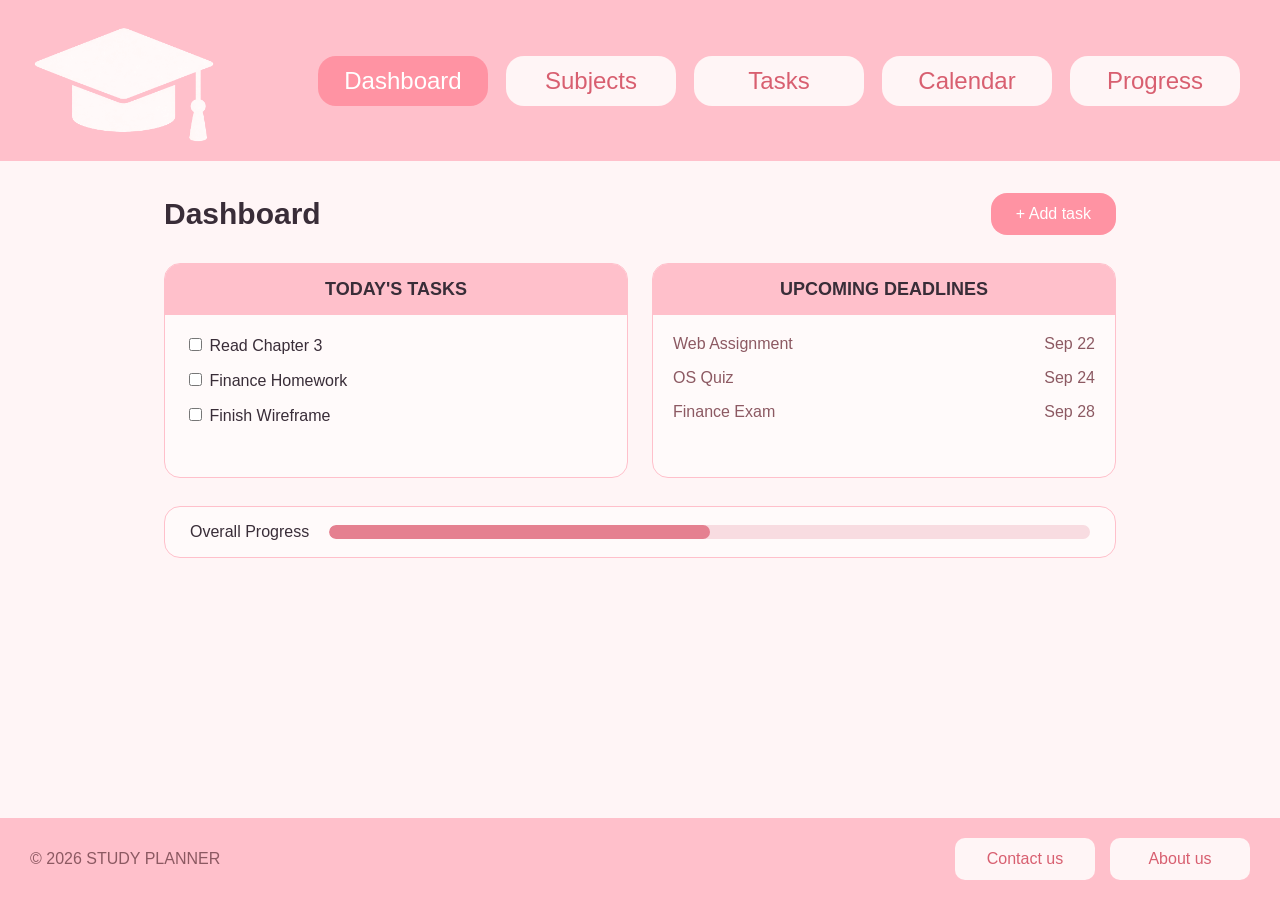
==== index.html @ cfc57a5d "Fix navbar and footer on all pages" ====
<!DOCTYPE html>
<html lang="en">
    <head>
        <meta charset="UTF-8">
        <title>Dashboard</title>
        <link rel="stylesheet" href="styles.css">
        <link rel="icon" type="image/x-icon" href="./images/favicon SP.ico">
        <link rel="stylesheet" href="site-layout.css">
    </head>
    <body>
        <header class="site-header">
            <img src="images/logo pink.png" alt="Hat" class="logoHat">
            <nav class="menu">
                <a href="index.html" class="active" aria-current="page">Dashboard</a>
                <a href="subjects.html">Subjects</a>
                <a href="tasks.html" >Tasks</a>
                <a href="Calendar.html" >Calendar</a>
                <a href="progress.html" >Progress</a>
            </nav>
        </header>

  <main class="dashboard">

        <div class="dashboard-header">
    <h1>Dashboard</h1>

    <details class="add-task">
        <summary>+ Add task</summary>

        <form class="task-form">
           
            <label>
                Subject
                <input type="text" placeholder="Enter subject">
            </label>

            <label>
                Task
                <input type="text" placeholder="Enter task">
            </label>

            <label>
                Date
                <input type="date">
            </label>

            <button type="submit">Add</button>
        </form>
    </details>
</div>

        <section class="dashboard-cards">

            <div class="card">
                <h2>TODAY'S TASKS</h2>

                <div class="task-list">
                    <label>
                        <input type="checkbox">
                        Read Chapter 3
                    </label>

                    <label>
                        <input type="checkbox">
                        Finance Homework
                    </label>

                    <label>
                        <input type="checkbox">
                        Finish Wireframe
                    </label>
                </div>
            </div>

            <div class="card">
                <h2>UPCOMING DEADLINES</h2>

                <div class="deadline-list">
                    <p>Web Assignment <span>Sep 22</span></p>
                    <p>OS Quiz <span>Sep 24</span></p>
                    <p>Finance Exam <span>Sep 28</span></p>
                </div>
            </div>

        </section>

        <section class="progress">
            <p>Overall Progress</p>
            <div class="progress-bar">
                <div class="progress-value"></div>
            </div>
        </section>

    </main>

         <footer class="footer">
        <p>&copy; 2026 STUDY PLANNER</p>
        <div class="footer-links"> 
            <a href="contact.html" class="footer-link">Contact us</a>
            <a href="about.html" class="footer-link">About us</a>
        </div>
    </footer>
    </body>
</html>
---- styles.css ----
html,
body {
    margin: 0;
    width: 100%;
    min-height: 100%;
}

body {
    min-height: 100vh;
    display: flex;
    flex-direction: column;

    font-family: 'Gill Sans', 'Gill Sans MT', Calibri, 'Trebuchet MS', sans-serif;
    color: #392d38;
    background-color: #fff5f6;
}

.logoHat {
    width: 200px;
    filter: hue-rotate(50deg) brightness(1.18);
}

.container {
    width: 100%;
    max-width: none;
    box-sizing: border-box;
    margin: 0;

    background-color: #ffc0cb;

    display: flex;
    flex-direction: row;
    justify-content: space-between;
    align-items: center;
}

.menu {
    font-size: 24px;
    display: flex;
    gap: 18px;
    padding-right: 40px;
}

.menu a {
    font-family: 'Gill Sans', 'Gill Sans MT', Calibri, 'Trebuchet MS', sans-serif;

    color: #d85f70;
    background-color: #fff5f6;

    border-radius: 18px;
    text-decoration: none;

    width: 170px;
    padding: 9px 0;

    text-align: center;
}

.menu a:hover {
    color: #a70061;
}

.menu .dash {
    background-color: #ff93a3;
    color: white;
}


.dashboard {
    flex: 1;

    width: 100%;
    max-width: 1000px;

    margin: 0 auto;
    padding: 32px 24px;

    box-sizing: border-box;

    display: flex;
    flex-direction: column;
}

.dashboard-header {
    display: flex;
    justify-content: space-between;
    align-items: center;
}

.dashboard-header h1 {
    margin: 0;
    font-size: 30px;
    color: #392d38;
}

.add-task {
    position: relative;
}

.add-task summary {
    display: inline-block;

    padding: 12px 25px;

    color: #ffffff;
    background-color: #ff93a3;

    border-radius: 16px;

    cursor: pointer;
    list-style: none;

    transition: 0.2s;
}

.add-task summary:hover {
    background-color: #e58090;
}

.task-form {
    position: absolute;
    top: 50px;
    right: 0;
    z-index: 1000;

    width: 250px;
    padding: 20px;

    box-sizing: border-box;

    display: flex;
    flex-direction: column;
    gap: 15px;

    background-color: #fffafa;

    border: 1px solid #ffc0cb;
    border-radius: 16px;
}

.task-form label {
    display: flex;
    flex-direction: column;
    gap: 5px;
}

.task-form input {
    padding: 10px;

    font-family: inherit;

    background-color: white;

    border: 1px solid #ffb6c1;
    border-radius: 10px;
}

.task-form button {
    padding: 10px;

    color: white;
    background-color: #ff93a3;

    border: none;
    border-radius: 16px;

    cursor: pointer;

    transition: 0.2s;
}

.task-form button:hover {
    background-color: #e58090;
}

.dashboard-cards {
    display: flex;
    gap: 24px;

    margin-top: 28px;
}

.card {
    flex: 1;

    min-height: 200px;
    padding: 20px 20px 40px;

    background-color: #fffafa;

    border: 1px solid #ffc0cb;
    border-radius: 16px;
}

.card h2 {
    margin: -20px -20px 20px;
    padding: 15px;

    text-align: center;

    font-size: 18px;
    font-weight: 600;

    color: #392d38;
    background-color: #ffc0cb;

    border-radius: 15px 15px 0 0;
}

.task-list {
    display: flex;
    flex-direction: column;
    gap: 15px;

    margin-top: 20px;
}

.deadline-list {
    margin-top: 20px;
}

.deadline-list p {
    display: flex;
    justify-content: space-between;

    color: #8c5962;
}

.progress {
    display: flex;
    align-items: center;
    gap: 20px;

    margin-top: 28px;
    margin-bottom: 20px;

    padding: 16px 25px;

    background-color: #fffafa;

    border: 1px solid #ffc0cb;
    border-radius: 16px;
}

.progress p {
    margin: 0;

    color: #392d38;

    white-space: nowrap;
}

.progress-bar {
    flex: 1;

    height: 14px;

    overflow: hidden;

    background-color: #f8dce1;

    border: none;
    border-radius: 20px;
}

.progress-value {
    width: 50%;
    height: 100%;

    background-color: #e58090;

    border-radius: 20px;
}

.footer {
    position: static;

    width: 100%;

    margin-top: auto;
    padding: 20px 30px;

    box-sizing: border-box;

    display: flex;
    flex-direction: row;
    justify-content: space-between;
    align-items: center;

    background-color: #ffc0cb;
    color: #8c5962;

    font-size: 16px;
}

.footer p {
    margin: 0;
}

.footer-links {
    display: flex;
    flex-direction: row;
    gap: 15px;
}

.footer-link {
    width: 140px;
    padding: 9px 0;

    text-align: center;
    text-decoration: none;

    color: #d85f70;
    background-color: #fff5f6;

    border-radius: 10px;
}

@media (max-width: 992px) {

    .menu {
        gap: 10px;
        font-size: 20px;
    }

    .menu a {
        width: 130px;
    }

    .dashboard {
        padding: 28px 20px;
    }

    .dashboard-cards {
        gap: 16px;
    }
}

@media (max-width: 576px) {

    .container {
        flex-direction: column;
    }

    .logoHat {
        width: 130px;
    }

    .menu {
        width: 100%;
        padding: 0 16px 20px;

        flex-direction: column;

        box-sizing: border-box;
    }

    .menu a {
        width: 100%;
    }

    .dashboard {
        padding: 24px 16px;
    }

    .dashboard-header {
        flex-direction: column;
        align-items: flex-start;
        gap: 16px;
    }

    .dashboard-header h1 {
        font-size: 25px;
    }

    .dashboard-cards {
        flex-direction: column;
    }

    .progress {
        flex-direction: column;
        align-items: stretch;
    }

    .footer {
        flex-direction: column;
        gap: 16px;
    }

    .footer-links {
        flex-wrap: wrap;
        justify-content: center;
    }
}

.site-header .menu {
    padding-right: 0;
}

.site-header .menu a {
    width: 182px;
    padding: 12px 10px;
    box-sizing: border-box;
}
---- site-layout.css ----
/* One consistent header and footer across Study Planner pages. */
html { box-sizing: border-box; }
*, *::before, *::after { box-sizing: inherit; }

body > header.site-header {
    width: 100%;
    max-width: none;
    min-height: 150px;
    margin: 0;
    padding: 10px 24px;
    background: #ffc0cb;
    display: flex;
    flex-direction: row;
    align-items: center;
    justify-content: space-between;
    gap: 20px;
}
body > header.site-header > .logoHat {
    display: block;
    width: 200px;
    max-width: 200px;
    height: auto;
    flex-shrink: 0;
}
body > header.site-header > nav.menu {
    display: flex;
    flex-direction: row;
    align-items: center;
    justify-content: flex-end;
    gap: 18px;
    padding: 0 16px 0 0;
    margin: 0;
    flex-wrap: wrap;
    font-size: 24px;
    font-weight: 400;
}
body > header.site-header > nav.menu > a {
    display: flex;
    align-items: center;
    justify-content: center;
    width: 170px;
    min-width: 170px;
    height: 50px;
    padding: 9px 0;
    margin: 0;
    border-radius: 18px;
    background: #fff5f6;
    color: #d85f70;
    text-decoration: none;
    line-height: 1.3;
    font-size: 24px;
    font-family: 'Gill Sans', 'Gill Sans MT', Calibri, 'Trebuchet MS', sans-serif;
}
body > header.site-header > nav.menu > a.active,
body > header.site-header > nav.menu > a[aria-current="page"] {
    background: #ff93a3;
    color: #fff;
}
body > header.site-header > nav.menu > a:hover:not(.active) {
    color: #a70061;
}

body > footer.footer {
    position: static;
    width: 100%;
    min-height: 80px;
    margin-top: auto;
    padding: 20px 30px;
    background: #ffc0cb;
    display: flex;
    flex-direction: row;
    align-items: center;
    justify-content: space-between;
    gap: 15px;
    color: #8c5962;
    font-size: 16px;
    font-family: 'Gill Sans', 'Gill Sans MT', Calibri, 'Trebuchet MS', sans-serif;
}
body > footer.footer > p { margin: 0; }
body > footer.footer > .footer-links { display: flex; flex-direction: row; gap: 15px; }
body > footer.footer > .footer-links > a.footer-link {
    width: 140px;
    padding: 9px 0;
    margin: 0;
    text-align: center;
    color: #d85f70;
    background: #fff5f6;
    border-radius: 10px;
    text-decoration: none;
    font-size: 16px;
    line-height: 1.5;
}

@media (max-width: 1120px) {
    body > header.site-header { flex-wrap: wrap; justify-content: center; }
    body > header.site-header > nav.menu { justify-content: center; padding-right: 0; }
    body > header.site-header > nav.menu > a { width: 145px; min-width: 145px; font-size: 20px; }
}
@media (max-width: 600px) {
    body > header.site-header > .logoHat { width: 130px; }
    body > header.site-header > nav.menu { width: 100%; flex-direction: column; }
    body > header.site-header > nav.menu > a { width: 100%; min-width: 0; }
    body > footer.footer { flex-direction: column; text-align: center; }
    body > footer.footer > .footer-links { flex-wrap: wrap; justify-content: center; }
}
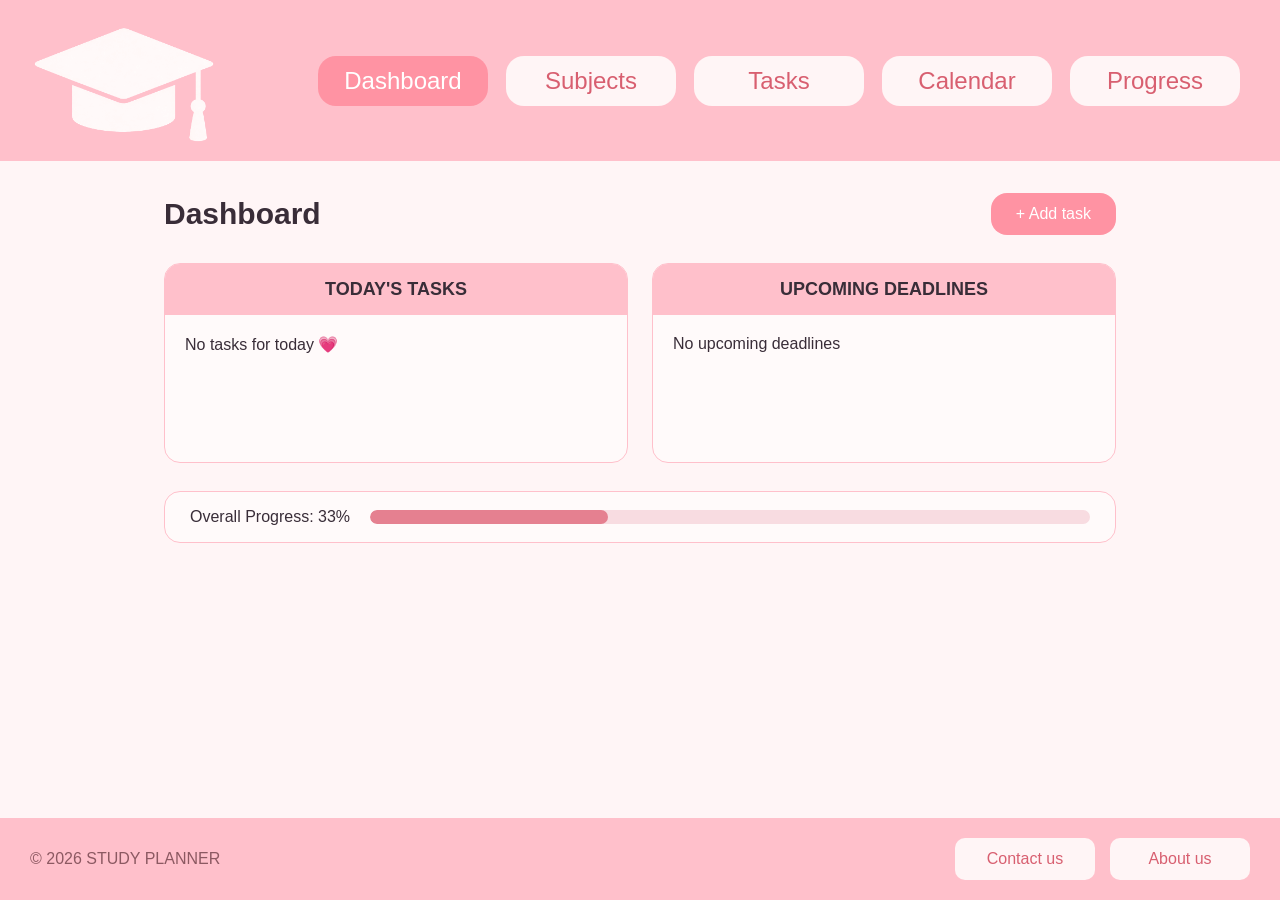
==== commit a8211b08: "Add interactive Dashboard and Calendar" ====
--- a/index.html
+++ b/index.html
@@ -100,5 +100,8 @@
             <a href="about.html" class="footer-link">About us</a>
         </div>
     </footer>
+
+    <script src="https://code.jquery.com/jquery-3.7.1.min.js"></script>
+    <script src="dashboard.js"></script>
     </body>
 </html>
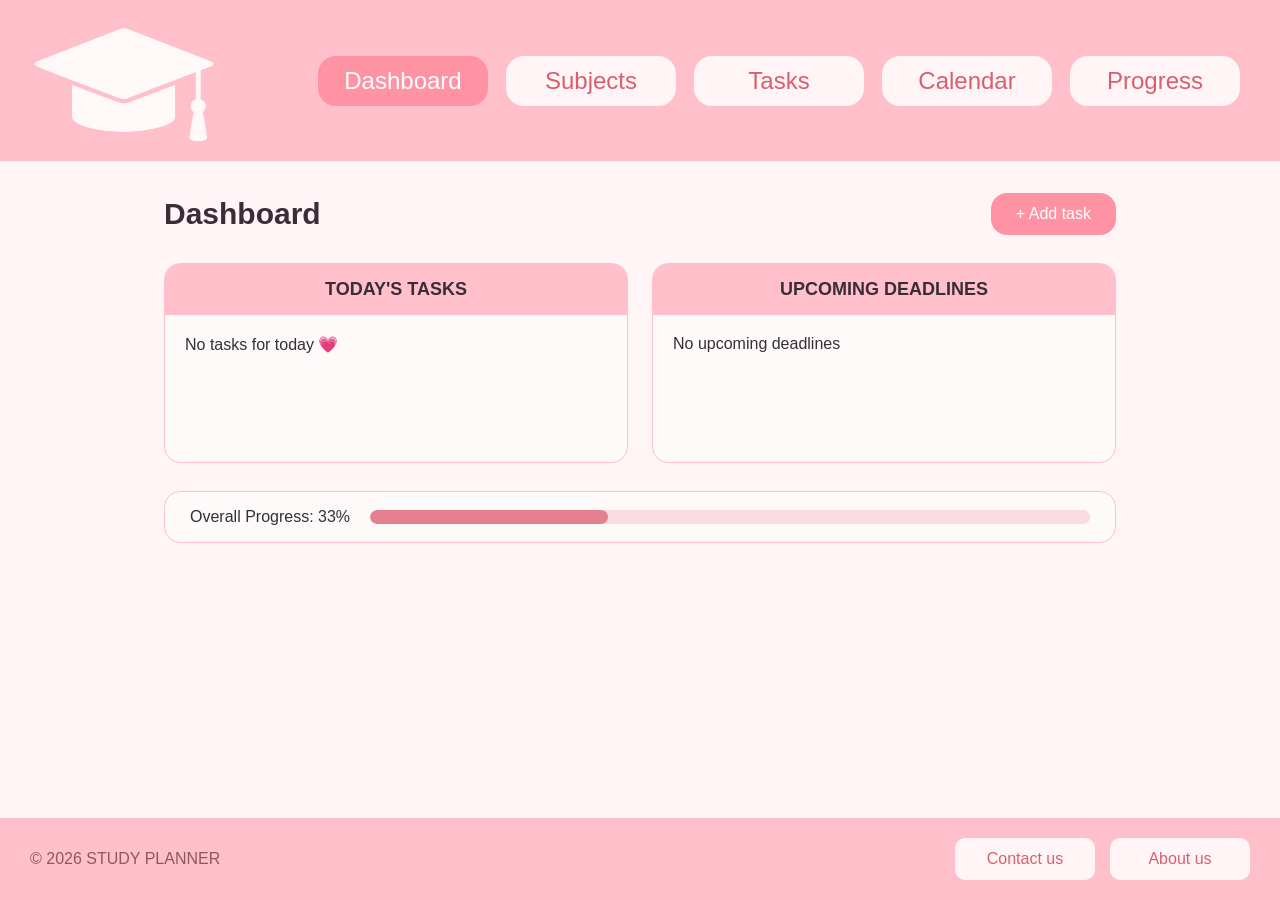
==== commit fee4a9f1: "Update" ====
--- a/index.html
+++ b/index.html
@@ -2,6 +2,7 @@
 <html lang="en">
     <head>
         <meta charset="UTF-8">
+        <meta name="viewport" content="width=device-width, initial-scale=1.0">
         <title>Dashboard</title>
         <link rel="stylesheet" href="styles.css">
         <link rel="icon" type="image/x-icon" href="./images/favicon SP.ico">
@@ -31,7 +32,9 @@
            
             <label>
                 Subject
-                <input type="text" placeholder="Enter subject">
+                <select id="dashboard-subject">
+                    <option value="">Choose subject</option>
+                </select>
             </label>
 
             <label>
--- a/styles.css
+++ b/styles.css
@@ -401,4 +401,129 @@
     width: 182px;
     padding: 12px 10px;
     box-sizing: border-box;
-}+}
+
+
+.dashboard .task-form select {
+    width: 100%;
+    padding: 12px;
+    border: 1px solid #ffb6c1;
+    border-radius: 10px;
+    background: #fffafa;
+    color: #302633;
+    font: inherit;
+    cursor: pointer;
+}
+
+.dashboard .task-form select:focus {
+    outline: 2px solid #ff93a3;
+}
+
+.dashboard .task-form {
+    top: 55px;
+    right: 0;
+    width: 280px;
+    padding: 20px;
+    gap: 15px;
+    background: #fffafa;
+    border: 1px solid #ffc0cb;
+    border-radius: 16px;
+}
+
+.dashboard .task-form label {
+    display: flex;
+    flex-direction: column;
+    gap: 6px;
+    font-size: 15px;
+    color: #392d38;
+}
+
+.dashboard .task-form input,
+.dashboard .task-form select {
+    width: 100%;
+    padding: 10px;
+    box-sizing: border-box;
+    background: white;
+    border: 1px solid #ffb6c1;
+    border-radius: 10px;
+    font: inherit;
+    color: #392d38;
+}
+
+.dashboard .task-form button {
+    width: 100%;
+    padding: 10px;
+    background: #ff8fa3;
+    border-radius: 16px;
+}
+
+.dashboard .task-form input:focus,
+.dashboard .task-form select:focus {
+    outline: 2px solid #e58090;
+}
+
+
+/* Dashboard mobile version */
+
+@media (max-width: 576px) {
+    .dashboard {
+        width: 100%;
+        padding: 24px 16px;
+    }
+
+    .dashboard-header {
+        display: flex;
+        flex-direction: column;
+        align-items: flex-start;
+        gap: 18px;
+    }
+
+    .dashboard-header h1 {
+        font-size: 25px;
+    }
+
+    .add-task {
+        width: 100%;
+    }
+
+    .add-task summary {
+        display: inline-block;
+        padding: 12px 25px;
+    }
+
+    .dashboard .task-form {
+        position: static;
+        width: 100%;
+        max-width: 100%;
+        margin-top: 12px;
+        padding: 20px;
+    }
+
+    .dashboard-cards {
+        display: flex;
+        flex-direction: column;
+        gap: 18px;
+        margin-top: 25px;
+    }
+
+    .dashboard-cards .card {
+        width: 100%;
+        min-height: 160px;
+        box-sizing: border-box;
+    }
+
+    .dashboard .progress {
+        flex-direction: column;
+        align-items: stretch;
+        gap: 12px;
+    }
+
+    .dashboard .progress p {
+        white-space: normal;
+    }
+
+    .dashboard .progress-bar {
+        flex: none;
+        width: 100%;
+    }
+}
--- a/site-layout.css
+++ b/site-layout.css
@@ -1,4 +1,3 @@
-/* One consistent header and footer across Study Planner pages. */
 html { box-sizing: border-box; }
 *, *::before, *::after { box-sizing: inherit; }
 
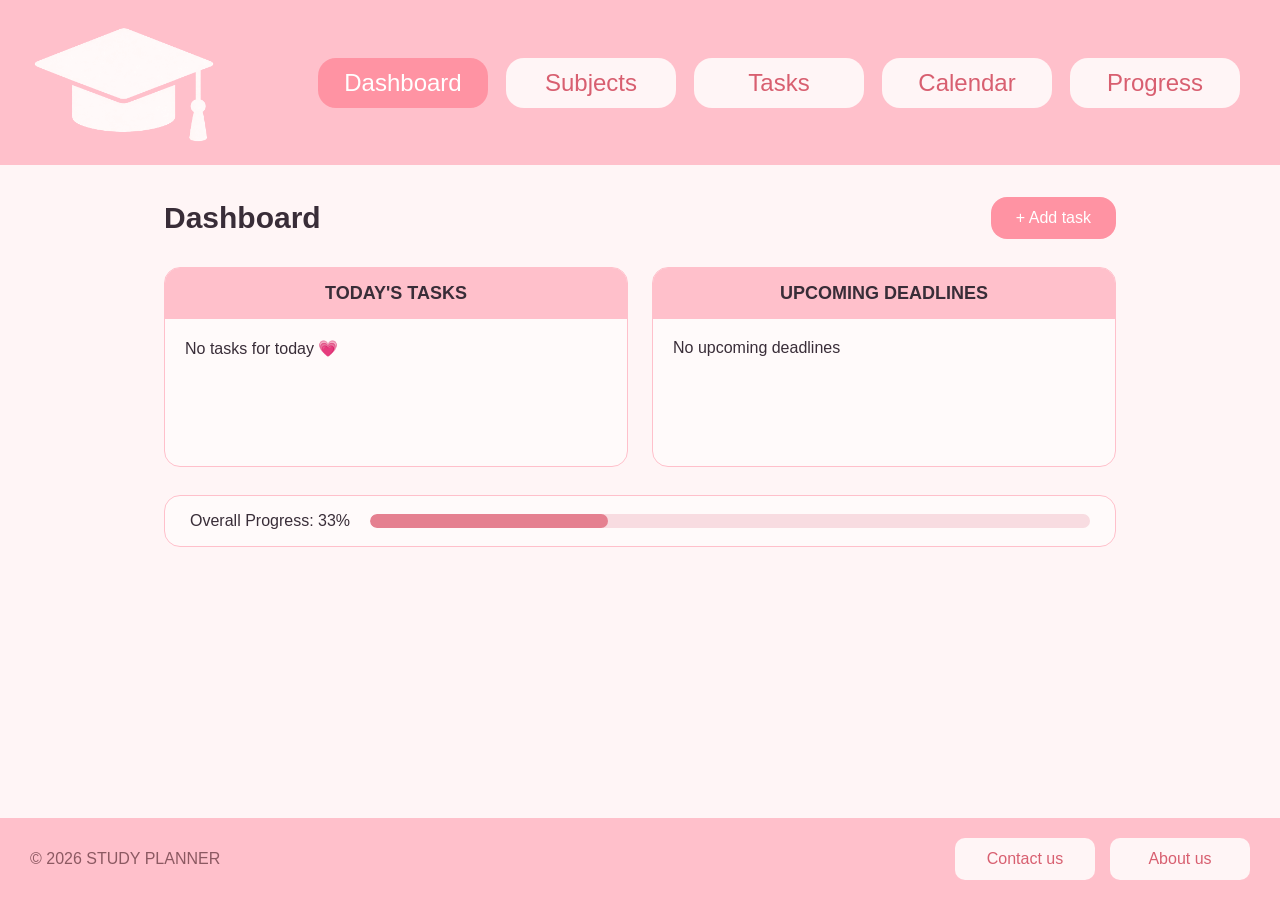
==== commit 1c710c0e: "Make Logo clickable to navigate to Dashboard" ====
--- a/index.html
+++ b/index.html
@@ -10,7 +10,9 @@
     </head>
     <body>
         <header class="site-header">
-            <img src="images/logo pink.png" alt="Hat" class="logoHat">
+            <a href="index.html" class="logo-link" aria-label="Go to Dashboard">
+                <img src="images/logo pink.png" alt="Study Planner" class="logoHat">
+            </a> 
             <nav class="menu">
                 <a href="index.html" class="active" aria-current="page">Dashboard</a>
                 <a href="subjects.html">Subjects</a>
--- a/styles.css
+++ b/styles.css
@@ -462,9 +462,6 @@
     outline: 2px solid #e58090;
 }
 
-
-/* Dashboard mobile version */
-
 @media (max-width: 576px) {
     .dashboard {
         width: 100%;
@@ -527,3 +524,7 @@
         width: 100%;
     }
 }
+
+.dashboard-header h1 {
+    font-weight: 700;
+}
--- a/site-layout.css
+++ b/site-layout.css
@@ -102,3 +102,10 @@
     body > footer.footer { flex-direction: column; text-align: center; }
     body > footer.footer > .footer-links { flex-wrap: wrap; justify-content: center; }
 }
+
+.dashboard-header h1,
+.subjects-header h1,
+.tasks-page h1,
+.progress-intro h1 {
+    font-weight: 700;
+}
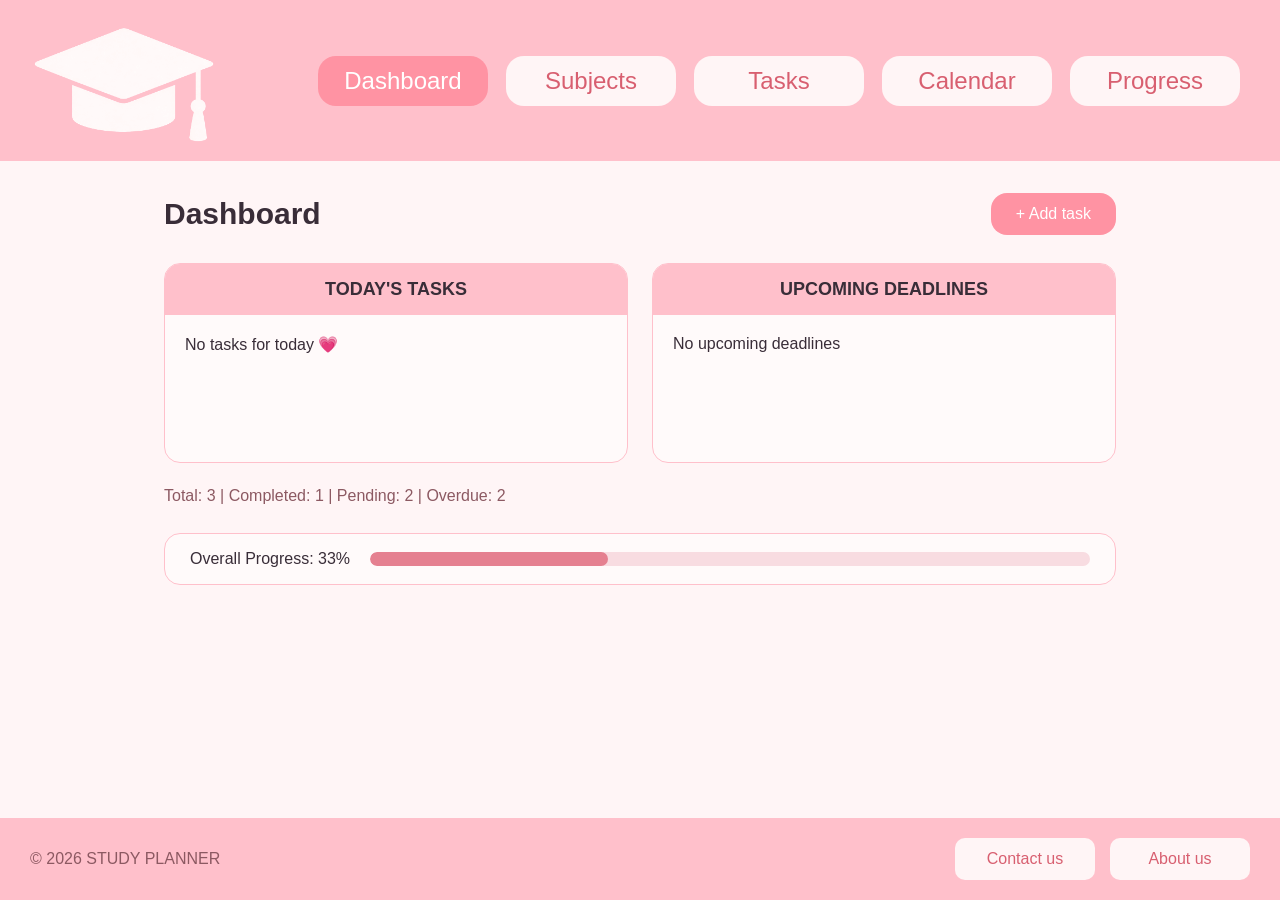
==== commit 1c507e12: "Add final Subjects and Dashboard features" ====
--- a/index.html
+++ b/index.html
@@ -89,6 +89,11 @@
 
         </section>
 
+        <p id="dashboard-statistics"
+            class="dashboard-statistics"
+            aria-live="polite">
+        </p>
+
         <section class="progress">
             <p>Overall Progress</p>
             <div class="progress-bar">
--- a/styles.css
+++ b/styles.css
@@ -527,4 +527,10 @@
 
 .dashboard-header h1 {
     font-weight: 700;
+}
+
+.dashboard-statistics {
+    color: #8c5962;
+    margin: 24px 0 0;
+    font-size: 16px;
 }
--- a/site-layout.css
+++ b/site-layout.css
@@ -108,4 +108,18 @@
 .tasks-page h1,
 .progress-intro h1 {
     font-weight: 700;
+}
+.logo-link {
+    display: inline-flex;
+    align-items: center;
+    text-decoration: none;
+    cursor: pointer;
+}
+
+.logoHat {
+    transition: transform 0.2s ease;
+}
+
+.logo-link:hover .logoHat {
+    transform: scale(1.05);
 }
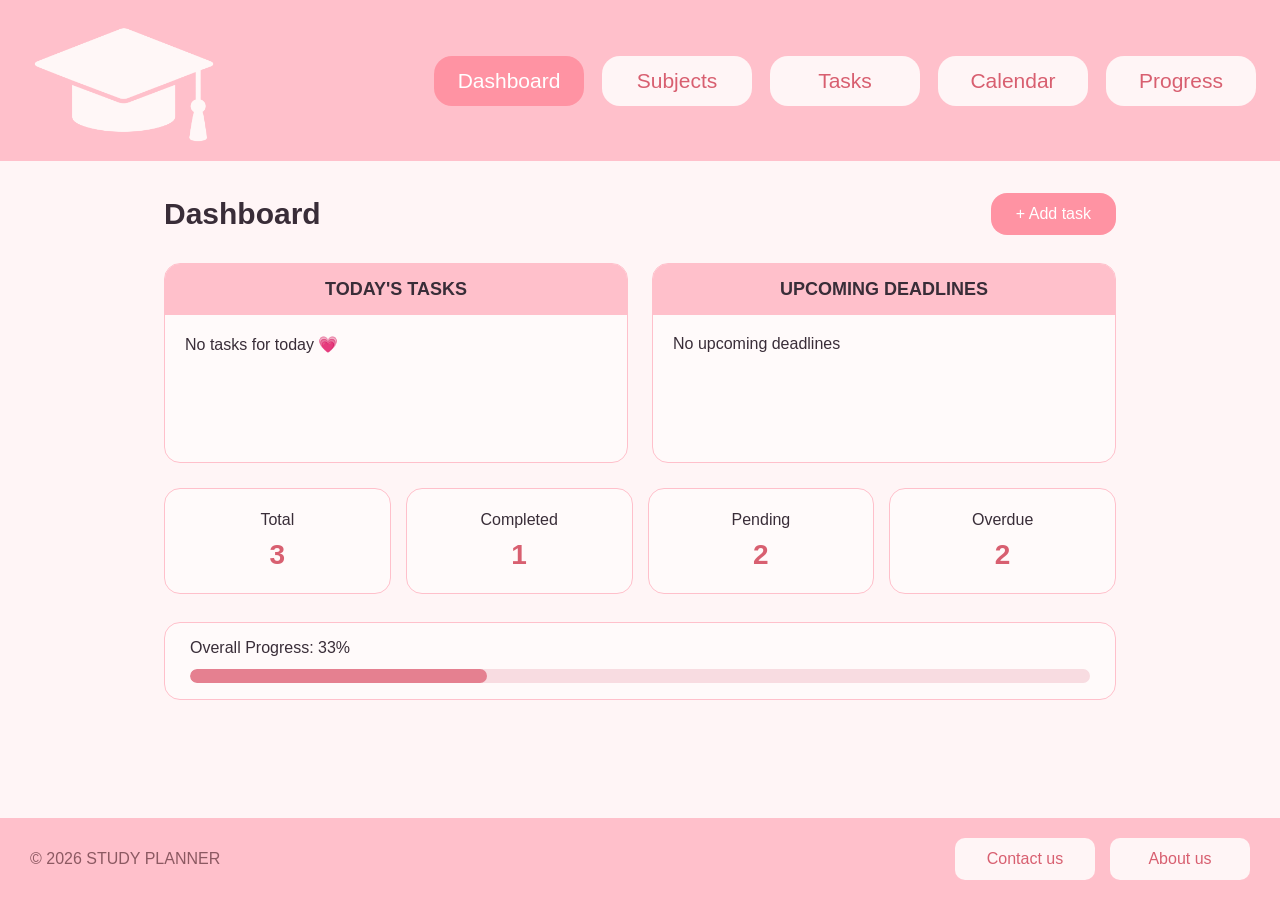
==== commit 39b24e54: "Improve Dashboard statistics and progress" ====
--- a/index.html
+++ b/index.html
@@ -88,11 +88,36 @@
             </div>
 
         </section>
+        
+        <section class="dashboard-statistics">
+            
+            <button class="stat-card" data-type="total">
+                <span>Total</span>
+                <strong id="total-count">0</strong>
+            </button>
+            
+            <button class="stat-card" data-type="completed">
+                <span>Completed</span>
+                <strong id="completed-count">0</strong>
+            </button>
+            
+            <button class="stat-card" data-type="pending">
+                <span>Pending</span>
+                <strong id="pending-count">0</strong>
+            </button>
+            
+            <button class="stat-card" data-type="overdue">
+                <span>Overdue</span>
+                <strong id="overdue-count">0</strong>
+            </button>
+        
+        </section>
 
-        <p id="dashboard-statistics"
-            class="dashboard-statistics"
-            aria-live="polite">
-        </p>
+<section class="statistics-details" hidden>
+    <h2 id="statistics-title">Tasks</h2>
+    <div id="statistics-list"></div>
+</section>
+
 
         <section class="progress">
             <p>Overall Progress</p>
--- a/styles.css
+++ b/styles.css
@@ -1,5 +1,4 @@
-html,
-body {
+html, body {
     margin: 0;
     width: 100%;
     min-height: 100%;
@@ -9,74 +8,18 @@
     min-height: 100vh;
     display: flex;
     flex-direction: column;
-
     font-family: 'Gill Sans', 'Gill Sans MT', Calibri, 'Trebuchet MS', sans-serif;
     color: #392d38;
     background-color: #fff5f6;
 }
-
-.logoHat {
-    width: 200px;
-    filter: hue-rotate(50deg) brightness(1.18);
-}
-
-.container {
-    width: 100%;
-    max-width: none;
-    box-sizing: border-box;
-    margin: 0;
-
-    background-color: #ffc0cb;
-
-    display: flex;
-    flex-direction: row;
-    justify-content: space-between;
-    align-items: center;
-}
-
-.menu {
-    font-size: 24px;
-    display: flex;
-    gap: 18px;
-    padding-right: 40px;
-}
-
-.menu a {
-    font-family: 'Gill Sans', 'Gill Sans MT', Calibri, 'Trebuchet MS', sans-serif;
-
-    color: #d85f70;
-    background-color: #fff5f6;
-
-    border-radius: 18px;
-    text-decoration: none;
-
-    width: 170px;
-    padding: 9px 0;
-
-    text-align: center;
-}
-
-.menu a:hover {
-    color: #a70061;
-}
-
-.menu .dash {
-    background-color: #ff93a3;
-    color: white;
-}
-
 
 .dashboard {
     flex: 1;
-
     width: 100%;
     max-width: 1000px;
-
     margin: 0 auto;
     padding: 32px 24px;
-
     box-sizing: border-box;
-
     display: flex;
     flex-direction: column;
 }
@@ -90,6 +33,7 @@
 .dashboard-header h1 {
     margin: 0;
     font-size: 30px;
+    font-weight: 700;
     color: #392d38;
 }
 
@@ -99,18 +43,13 @@
 
 .add-task summary {
     display: inline-block;
-
     padding: 12px 25px;
-
     color: #ffffff;
     background-color: #ff93a3;
-
-    border-radius: 16px;
-
+    border-radius: 16px;
     cursor: pointer;
     list-style: none;
-
-    transition: 0.2s;
+    transition: background-color 0.2s ease;
 }
 
 .add-task summary:hover {
@@ -119,21 +58,16 @@
 
 .task-form {
     position: absolute;
-    top: 50px;
+    top: 55px;
     right: 0;
     z-index: 1000;
-
-    width: 250px;
+    width: 280px;
     padding: 20px;
-
     box-sizing: border-box;
-
     display: flex;
     flex-direction: column;
     gap: 15px;
-
-    background-color: #fffafa;
-
+    background-color: #fffafa;
     border: 1px solid #ffc0cb;
     border-radius: 16px;
 }
@@ -141,32 +75,42 @@
 .task-form label {
     display: flex;
     flex-direction: column;
-    gap: 5px;
-}
-
-.task-form input {
+    gap: 6px;
+    font-size: 15px;
+    color: #392d38;
+}
+
+.task-form input,
+.task-form select {
+    width: 100%;
     padding: 10px;
-
+    box-sizing: border-box;
     font-family: inherit;
-
-    background-color: white;
-
+    color: #392d38;
+    background-color: #ffffff;
     border: 1px solid #ffb6c1;
     border-radius: 10px;
 }
 
+.task-form select {
+    background-color: #fffafa;
+    cursor: pointer;
+}
+
+.task-form input:focus,
+.task-form select:focus {
+    outline: 2px solid #e58090;
+}
+
 .task-form button {
+    width: 100%;
     padding: 10px;
-
-    color: white;
-    background-color: #ff93a3;
-
+    color: #ffffff;
+    background-color: #ff8fa3;
     border: none;
     border-radius: 16px;
-
     cursor: pointer;
-
-    transition: 0.2s;
+    transition: background-color 0.2s ease;
 }
 
 .task-form button:hover {
@@ -176,18 +120,14 @@
 .dashboard-cards {
     display: flex;
     gap: 24px;
-
     margin-top: 28px;
 }
 
 .card {
     flex: 1;
-
     min-height: 200px;
     padding: 20px 20px 40px;
-
-    background-color: #fffafa;
-
+    background-color: #fffafa;
     border: 1px solid #ffc0cb;
     border-radius: 16px;
 }
@@ -195,15 +135,11 @@
 .card h2 {
     margin: -20px -20px 20px;
     padding: 15px;
-
     text-align: center;
-
     font-size: 18px;
     font-weight: 600;
-
     color: #392d38;
     background-color: #ffc0cb;
-
     border-radius: 15px 15px 0 0;
 }
 
@@ -211,7 +147,6 @@
     display: flex;
     flex-direction: column;
     gap: 15px;
-
     margin-top: 20px;
 }
 
@@ -222,7 +157,6 @@
 .deadline-list p {
     display: flex;
     justify-content: space-between;
-
     color: #8c5962;
 }
 
@@ -230,35 +164,25 @@
     display: flex;
     align-items: center;
     gap: 20px;
-
     margin-top: 28px;
     margin-bottom: 20px;
-
     padding: 16px 25px;
-
-    background-color: #fffafa;
-
+    background-color: #fffafa;
     border: 1px solid #ffc0cb;
     border-radius: 16px;
 }
 
 .progress p {
     margin: 0;
-
-    color: #392d38;
-
+    color: #392d38;
     white-space: nowrap;
 }
 
 .progress-bar {
     flex: 1;
-
     height: 14px;
-
     overflow: hidden;
-
     background-color: #f8dce1;
-
     border: none;
     border-radius: 20px;
 }
@@ -266,67 +190,11 @@
 .progress-value {
     width: 50%;
     height: 100%;
-
     background-color: #e58090;
-
     border-radius: 20px;
 }
 
-.footer {
-    position: static;
-
-    width: 100%;
-
-    margin-top: auto;
-    padding: 20px 30px;
-
-    box-sizing: border-box;
-
-    display: flex;
-    flex-direction: row;
-    justify-content: space-between;
-    align-items: center;
-
-    background-color: #ffc0cb;
-    color: #8c5962;
-
-    font-size: 16px;
-}
-
-.footer p {
-    margin: 0;
-}
-
-.footer-links {
-    display: flex;
-    flex-direction: row;
-    gap: 15px;
-}
-
-.footer-link {
-    width: 140px;
-    padding: 9px 0;
-
-    text-align: center;
-    text-decoration: none;
-
-    color: #d85f70;
-    background-color: #fff5f6;
-
-    border-radius: 10px;
-}
-
-@media (max-width: 992px) {
-
-    .menu {
-        gap: 10px;
-        font-size: 20px;
-    }
-
-    .menu a {
-        width: 130px;
-    }
-
+@media (min-width: 601px) and (max-width: 1120px) {
     .dashboard {
         padding: 28px 20px;
     }
@@ -334,203 +202,148 @@
     .dashboard-cards {
         gap: 16px;
     }
-}
-
-@media (max-width: 576px) {
-
-    .container {
-        flex-direction: column;
-    }
-
-    .logoHat {
-        width: 130px;
-    }
-
-    .menu {
-        width: 100%;
-        padding: 0 16px 20px;
-
-        flex-direction: column;
-
-        box-sizing: border-box;
-    }
-
-    .menu a {
-        width: 100%;
-    }
-
+
+    .card {
+        min-width: 0;
+    }
+}
+
+@media (max-width: 600px) {
     .dashboard {
+        width: 100%;
         padding: 24px 16px;
     }
 
     .dashboard-header {
         flex-direction: column;
         align-items: flex-start;
-        gap: 16px;
+        gap: 18px;
     }
 
     .dashboard-header h1 {
         font-size: 25px;
     }
 
+    .add-task {
+        width: 100%;
+    }
+
+    .dashboard .task-form {
+        position: static;
+        width: 100%;
+        max-width: 100%;
+        margin-top: 12px;
+    }
+
     .dashboard-cards {
         flex-direction: column;
+        gap: 18px;
+        margin-top: 25px;
+    }
+
+    .dashboard-cards .card {
+        width: 100%;
+        min-height: 160px;
+        box-sizing: border-box;
     }
 
     .progress {
         flex-direction: column;
         align-items: stretch;
-    }
-
-    .footer {
-        flex-direction: column;
-        gap: 16px;
-    }
-
-    .footer-links {
-        flex-wrap: wrap;
-        justify-content: center;
-    }
-}
-
-.site-header .menu {
-    padding-right: 0;
-}
-
-.site-header .menu a {
-    width: 182px;
-    padding: 12px 10px;
-    box-sizing: border-box;
-}
-
-
-.dashboard .task-form select {
-    width: 100%;
+        gap: 12px;
+    }
+
+    .progress p {
+        white-space: normal;
+    }
+
+    .progress-bar {
+        flex: none;
+        width: 100%;
+    }
+}
+
+.dashboard-statistics {
+    display: grid;
+    grid-template-columns: repeat(4, 1fr);
+    gap: 15px;
+    margin-top: 25px;
+}
+
+.stat-card {
+    background-color: #fffafa;
+    border: 1px solid #ffc0cb;
+    border-radius: 16px;
+    padding: 22px 10px;
+    cursor: pointer;
+
+    display: flex;
+    flex-direction: column;
+    align-items: center;
+    gap: 10px;
+
+    font-family: inherit;
+    color: #392d38;
+}
+
+.stat-card:hover {
+    background-color: #ffe4ea;
+}
+
+.stat-card:focus-visible {
+    outline: 2px solid #d85f70;
+}
+
+.stat-card span {
+    font-size: 16px;
+}
+
+.stat-card strong {
+    font-size: 28px;
+    color: #d85f70;
+}
+
+.statistics-details {
+    background-color: #fffafa;
+    border: 1px solid #ffc0cb;
+    border-radius: 16px;
+    padding: 20px;
+    margin-top: 15px;
+}
+
+.statistics-details[hidden] {
+    display: none;
+}
+
+.statistics-details h2 {
+    font-size: 20px;
+    margin-bottom: 15px;
+}
+
+.statistics-item {
     padding: 12px;
-    border: 1px solid #ffb6c1;
-    border-radius: 10px;
-    background: #fffafa;
-    color: #302633;
-    font: inherit;
-    cursor: pointer;
-}
-
-.dashboard .task-form select:focus {
-    outline: 2px solid #ff93a3;
-}
-
-.dashboard .task-form {
-    top: 55px;
-    right: 0;
-    width: 280px;
-    padding: 20px;
-    gap: 15px;
-    background: #fffafa;
-    border: 1px solid #ffc0cb;
-    border-radius: 16px;
-}
-
-.dashboard .task-form label {
-    display: flex;
-    flex-direction: column;
-    gap: 6px;
-    font-size: 15px;
-    color: #392d38;
-}
-
-.dashboard .task-form input,
-.dashboard .task-form select {
-    width: 100%;
-    padding: 10px;
-    box-sizing: border-box;
-    background: white;
-    border: 1px solid #ffb6c1;
-    border-radius: 10px;
-    font: inherit;
-    color: #392d38;
-}
-
-.dashboard .task-form button {
-    width: 100%;
-    padding: 10px;
-    background: #ff8fa3;
-    border-radius: 16px;
-}
-
-.dashboard .task-form input:focus,
-.dashboard .task-form select:focus {
-    outline: 2px solid #e58090;
-}
-
-@media (max-width: 576px) {
-    .dashboard {
-        width: 100%;
-        padding: 24px 16px;
-    }
-
-    .dashboard-header {
-        display: flex;
-        flex-direction: column;
-        align-items: flex-start;
-        gap: 18px;
-    }
-
-    .dashboard-header h1 {
-        font-size: 25px;
-    }
-
-    .add-task {
-        width: 100%;
-    }
-
-    .add-task summary {
-        display: inline-block;
-        padding: 12px 25px;
-    }
-
-    .dashboard .task-form {
-        position: static;
-        width: 100%;
-        max-width: 100%;
-        margin-top: 12px;
-        padding: 20px;
-    }
-
-    .dashboard-cards {
-        display: flex;
-        flex-direction: column;
-        gap: 18px;
-        margin-top: 25px;
-    }
-
-    .dashboard-cards .card {
-        width: 100%;
-        min-height: 160px;
-        box-sizing: border-box;
-    }
-
-    .dashboard .progress {
-        flex-direction: column;
-        align-items: stretch;
-        gap: 12px;
-    }
-
-    .dashboard .progress p {
-        white-space: normal;
-    }
-
-    .dashboard .progress-bar {
-        flex: none;
-        width: 100%;
-    }
-}
-
-.dashboard-header h1 {
-    font-weight: 700;
-}
-
-.dashboard-statistics {
+    border-bottom: 1px solid #f8dce1;
+}
+
+.statistics-item p {
+    margin: 5px 0;
     color: #8c5962;
-    margin: 24px 0 0;
-    font-size: 16px;
+}
+
+.dashboard .progress {
+    display: flex;
+    flex-direction: column;
+    align-items: stretch;
+    gap: 12px;
+}
+
+.dashboard .progress-bar {
+    width: 100%;
+    flex: none;
+}
+
+@media (max-width: 600px) {
+    .dashboard-statistics {
+        grid-template-columns: repeat(2, 1fr);
+    }
 }
--- a/site-layout.css
+++ b/site-layout.css
@@ -14,12 +14,25 @@
     justify-content: space-between;
     gap: 20px;
 }
-body > header.site-header > .logoHat {
+body > header.site-header > .logo-link {
+    display: inline-flex;
+    align-items: center;
+    flex-shrink: 0;
+    text-decoration: none;
+}
+
+body > header.site-header > .logo-link > .logoHat {
     display: block;
     width: 200px;
     max-width: 200px;
     height: auto;
-    flex-shrink: 0;
+    filter: brightness(0) saturate(100%) invert(96%) sepia(20%) 
+            saturate(500%) hue-rotate(290deg) brightness(105%);
+    transition: transform 0.2s ease;
+}
+
+body > header.site-header > .logo-link:hover > .logoHat {
+    transform: scale(1.05);
 }
 body > header.site-header > nav.menu {
     display: flex;
@@ -90,36 +103,80 @@
     line-height: 1.5;
 }
 
-@media (max-width: 1120px) {
-    body > header.site-header { flex-wrap: wrap; justify-content: center; }
-    body > header.site-header > nav.menu { justify-content: center; padding-right: 0; }
-    body > header.site-header > nav.menu > a { width: 145px; min-width: 145px; font-size: 20px; }
+@media (min-width: 1121px) {
+    body > header.site-header {
+        flex-direction: row;
+        justify-content: space-between;
+    }
+
+    body > header.site-header > nav.menu {
+        width: auto;
+        flex-direction: row;
+        justify-content: flex-end;
+        flex-wrap: nowrap;
+        gap: 18px;
+        padding: 0;
+    }
+
+    body > header.site-header > nav.menu > a {
+        width: 150px;
+        min-width: 0;
+        height: 50px;
+        font-size: 21px;
+    }
+}
+@media (min-width: 601px) and (max-width: 1120px) {
+    body > header.site-header {
+        flex-direction: column;
+        justify-content: center;
+        gap: 18px;
+        padding: 20px;
+    }
+
+    body > header.site-header > .logo-link {
+        margin: 0 auto;
+    }
+
+    body > header.site-header > nav.menu {
+        width: 100%;
+        justify-content: center;
+        flex-direction: row;
+        flex-wrap: wrap;
+        gap: 12px;
+        padding: 0;
+    }
+
+    body > header.site-header > nav.menu > a {
+        width: 140px;
+        min-width: 0;
+        height: 46px;
+        font-size: 19px;
+    }
 }
 @media (max-width: 600px) {
-    body > header.site-header > .logoHat { width: 130px; }
-    body > header.site-header > nav.menu { width: 100%; flex-direction: column; }
-    body > header.site-header > nav.menu > a { width: 100%; min-width: 0; }
-    body > footer.footer { flex-direction: column; text-align: center; }
-    body > footer.footer > .footer-links { flex-wrap: wrap; justify-content: center; }
-}
+    body > header.site-header {
+        flex-direction: column;
+        align-items: center;
+        padding: 20px 16px;
+        gap: 16px;
+    }
 
-.dashboard-header h1,
-.subjects-header h1,
-.tasks-page h1,
-.progress-intro h1 {
-    font-weight: 700;
-}
-.logo-link {
-    display: inline-flex;
-    align-items: center;
-    text-decoration: none;
-    cursor: pointer;
-}
+    body > header.site-header > .logo-link {
+        margin: 0 auto;
+    }
 
-.logoHat {
-    transition: transform 0.2s ease;
-}
+    body > header.site-header > nav.menu {
+        width: 100%;
+        flex-direction: column;
+        align-items: stretch;
+        gap: 10px;
+        padding: 0;
+    }
 
-.logo-link:hover .logoHat {
-    transform: scale(1.05);
+    body > header.site-header > nav.menu > a {
+        width: 100%;
+        min-width: 0;
+        height: 44px;
+        font-size: 18px;
+    }
 }
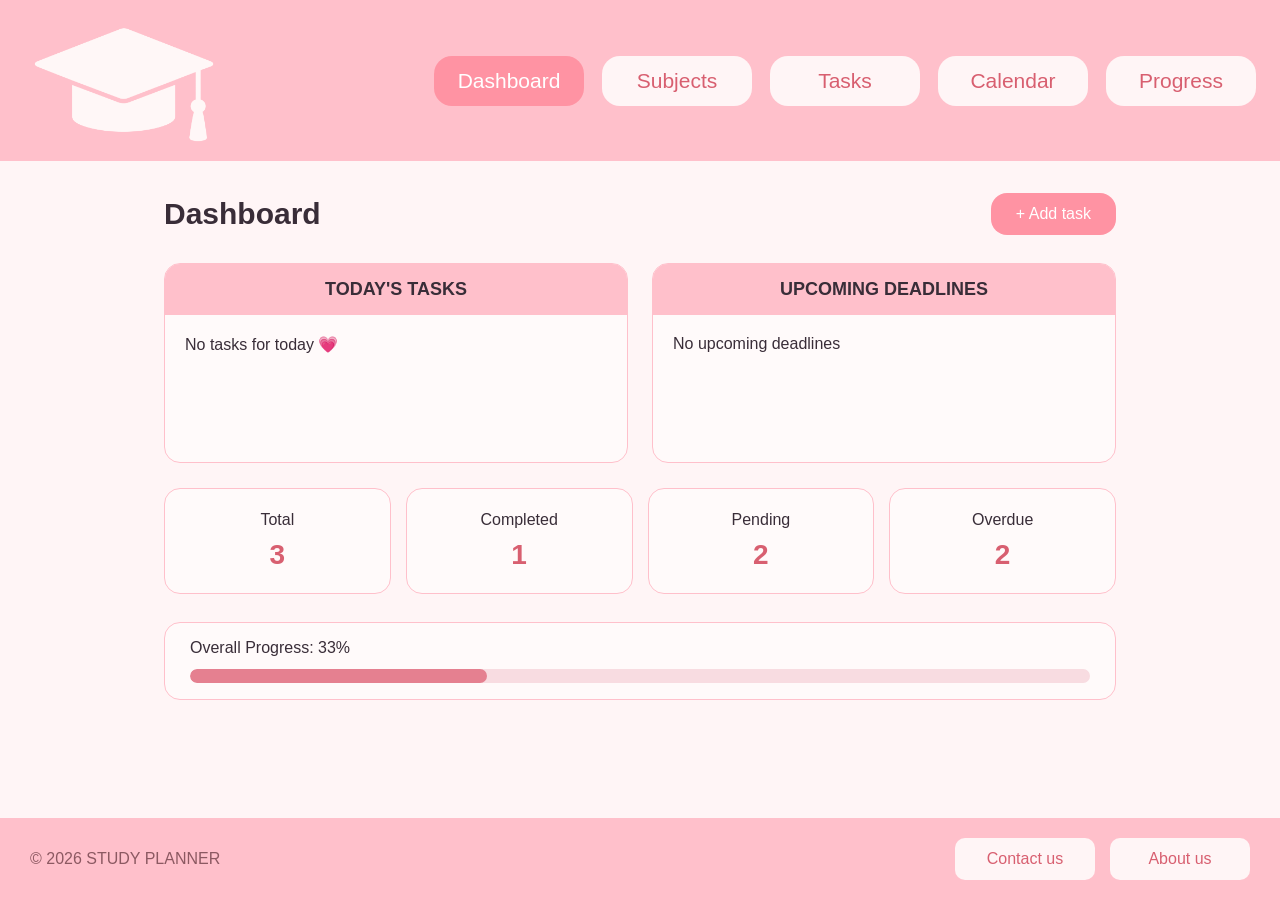
==== commit b46e6df6: "Refresh Dashboard CSS" ====
--- a/index.html
+++ b/index.html
@@ -4,7 +4,7 @@
         <meta charset="UTF-8">
         <meta name="viewport" content="width=device-width, initial-scale=1.0">
         <title>Dashboard</title>
-        <link rel="stylesheet" href="styles.css">
+        <link rel="stylesheet" href="styles.css?v=4">
         <link rel="icon" type="image/x-icon" href="./images/favicon SP.ico">
         <link rel="stylesheet" href="site-layout.css">
     </head>
--- a/styles.css
+++ b/styles.css
@@ -263,6 +263,10 @@
     }
 }
 
+.dashboard-header h1 {
+    font-weight: 700;
+}
+
 .dashboard-statistics {
     display: grid;
     grid-template-columns: repeat(4, 1fr);
--- a/site-layout.css
+++ b/site-layout.css
@@ -153,7 +153,7 @@
         font-size: 19px;
     }
 }
-@media (max-width: 600px) {
+@media (max-width: 790px) {
     body > header.site-header {
         flex-direction: column;
         align-items: center;
